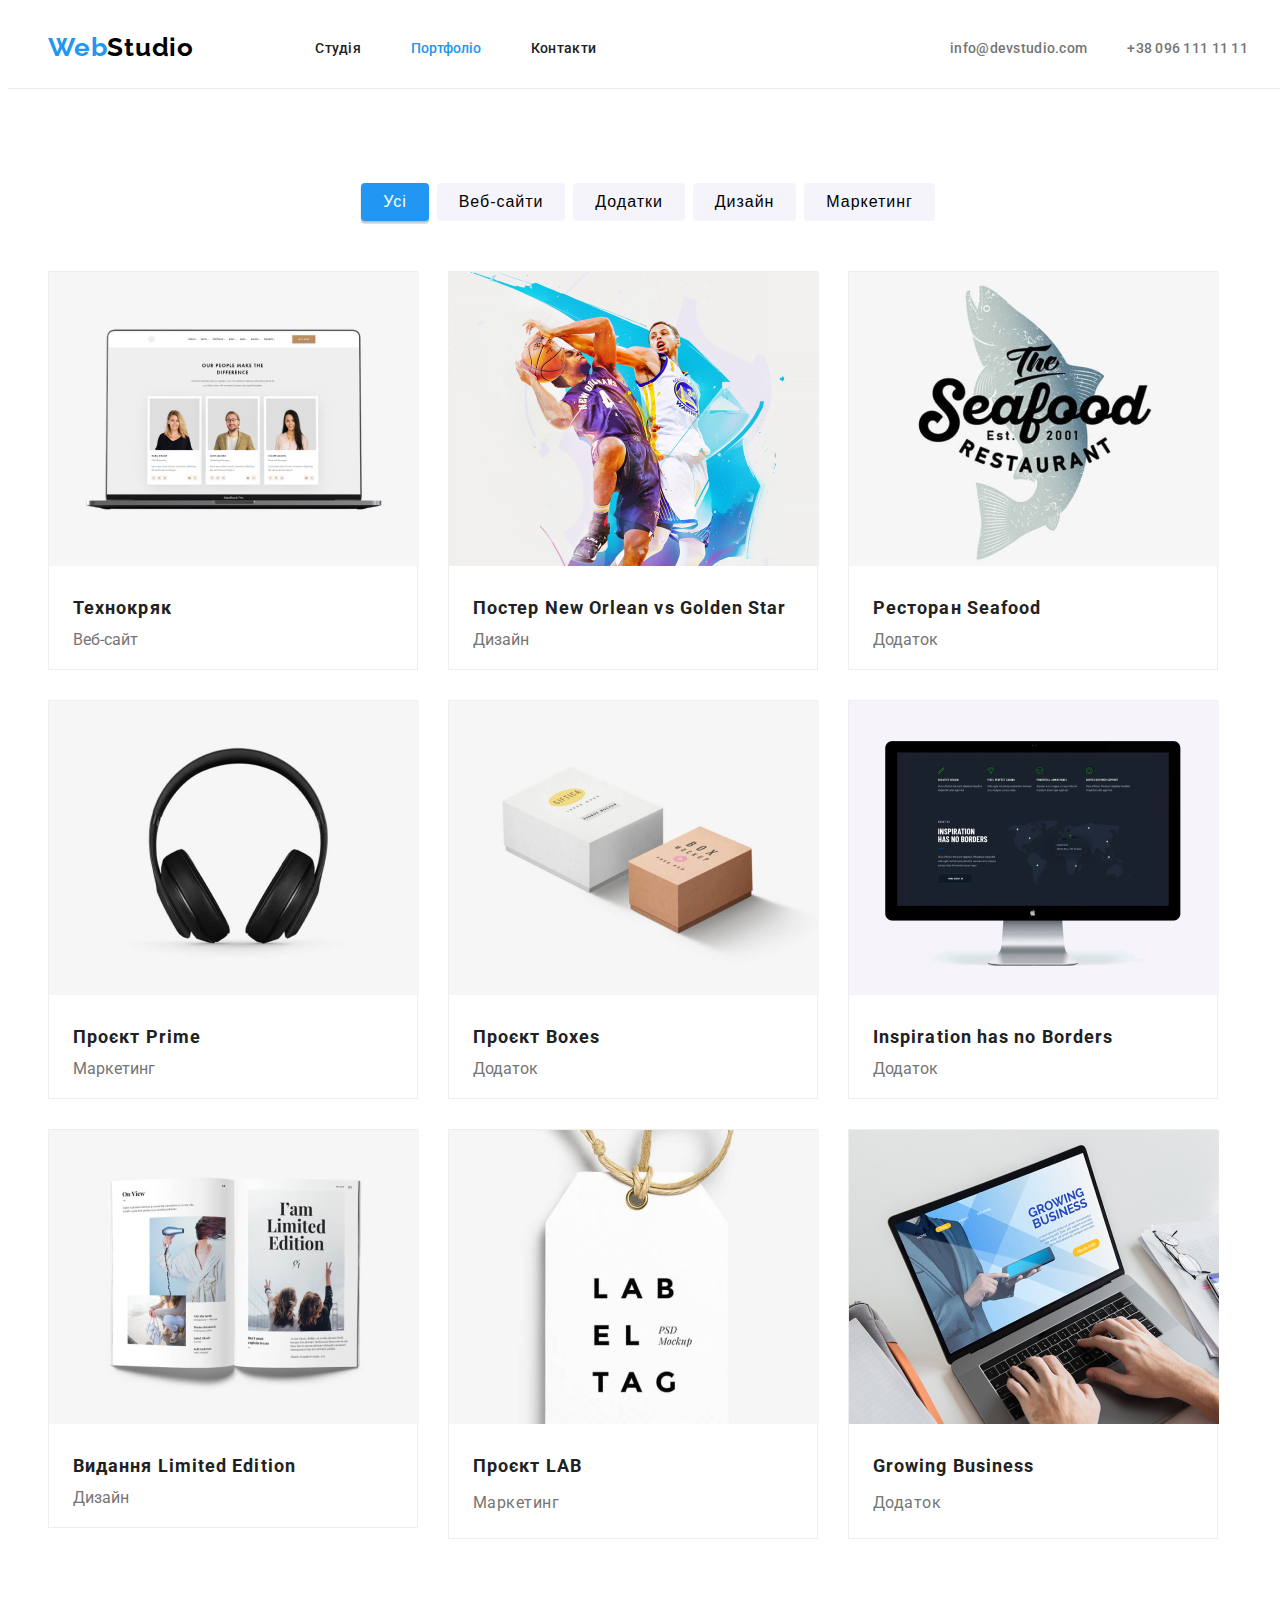
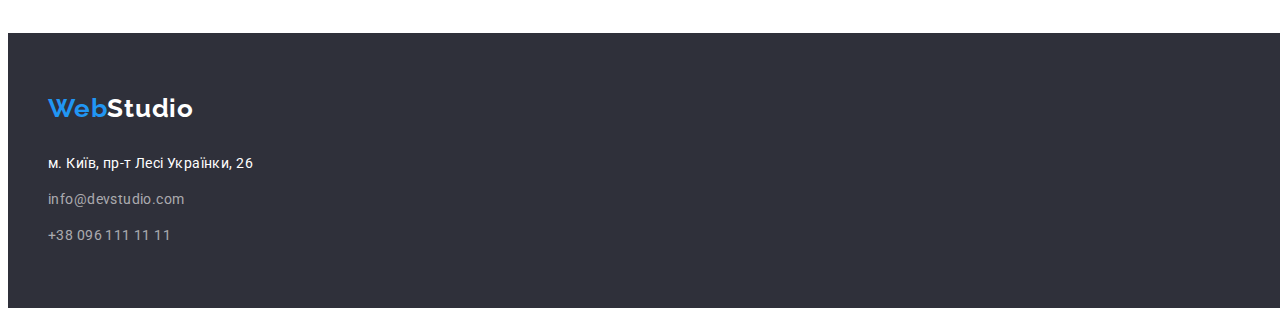
==== portfolio.html @ 66e8fbf0 "Initial commit" ====
<!DOCTYPE html>
<html lang="en">

<head>
    <meta charset="UTF-8">
    <meta http-equiv="X-UA-Compatible" content="IE=edge">
    <meta name="viewport" content="width=device-width, initial-scale=1.0">
    <title>Профіль</title>
    <!--Fonts-->
    <link rel="preconnect" href="https://fonts.googleapis.com">
    <link rel="preconnect" href="https://fonts.gstatic.com" crossorigin>
    <link
        href="https://fonts.googleapis.com/css2?family=Raleway:wght@700&family=Roboto:wght@400;500;700;900&display=swap"
        rel="stylesheet">
    <!--Styles-->
    <link rel="stylesheet" href="./css/styles.css">
</head>

<body>
    <header>
        <div class="container">
            <div class="header-container">
                <nav class="header-nav">
                    <a class="logo" href="/">Web<span class="logo-studio">Studio</span></a>
                    <ul class="header-menu">
                        <li><a class="header-link" href="index.html">Студія</a></li>
                        <li><a class="active-link" href="portfolio.html">Портфоліо</a></li>
                        <li><a class="header-link" href="#">Контакти</a></li>
                    </ul>
                </nav>
        
                <ul class="header-address">
                    <li><a class="header-email" href="#">info@devstudio.com</a></li>
                    <li><a class="header-num">+38 096 111 11 11</a></li>
                </ul>
            </div>
        </div>
    </header>
    <main>
            <section class="button-section">
                <div class="container">
                    <ul class="profile-buttons">
                        <li>
                            <button class="active-button" type="button">Усі</button>
                        </li>
                        <li>
                            <button class="button" type="button">Веб-сайти</button>
                        </li>
                        <li>
                            <button class="button" type="button">Додатки</button>
                        </li>
                        <li>
                            <button class="button" type="button">Дизайн</button>
                        </li>
                        <li>
                            <button class="button" type="button">Маркетинг</button>
                        </li>
                    </ul>
                </div> 
            </section>

            <section class="profile-section">
                <div class="container">
                    <ul class="profile-card">
                        <li>
                            <figure class="axions-card">
                                <img class="axions-img" src="./images/tehnokryak.jpg" alt="Відкритий ноутбук" width="370">
                                <figcaption>
                                    <h3 class="profile-subtitle">Технокряк</h3>
                                    <p>Веб-сайт</p>
                                </figcaption>
                            </figure>
                        </li>
                        <li>
                            <figure class="axions-card">
                                <img class="axions-img" src="./images/poster.jpg" alt="Баскетбольний постер" width="370">
                                <figcaption>
                                    <h3 class="profile-subtitle">Постер New Orlean vs Golden Star</h3>
                                    <p>Дизайн</p>
                                </figcaption>
                            </figure>
                        </li>
                        <li>
                            <figure class="axions-card">
                                <img class="axions-img" src="./images/seafood.jpg" alt="Постер ресторану" width="370">
                                <figcaption>
                                    <h3 class="profile-subtitle">Ресторан Seafood</h3>
                                    <p>Додаток</p>
                                </figcaption>
                            </figure>
                        </li>
                        <li>
                            <figure class="axions-card">
                                <img class="axions-img" src="./images/prime.jpg" alt="Навушники" width="370">
                                <figcaption>
                                    <h3 class="profile-subtitle">Проєкт Prime</h3>
                                    <p>Маркетинг</p>
                                </figcaption>
                            </figure>
                        </li>
                        <li class="card">
                            <figure class="axions-card">
                                <img class="axions-img" src="./images/boxes.jpg" alt="2 коробки" width="370">
                                <figcaption>
                                    <h3 class="profile-subtitle">Проєкт Boxes</h3>
                                    <p>Додаток</p>
                                </figcaption>
                            </figure>
                        </li>
                        <li>
                            <figure class="axions-card">
                                <img class="axions-img" src="./images/inspiration.jpg" alt="Сайт виведений на монітор" width="370">
                                <figcaption>
                                    <h3 class="profile-subtitle">Inspiration has no Borders</h3>
                                    <p>Додаток</p>
                                </figcaption>
                            </figure>
                        </li>
                        <li>
                            <figure class="axions-card">
                                <img class="axions-img" src="./images/limited_edition.jpg" alt="Відкрита книга" width="370">
                                <figcaption>
                                    <h3 class="profile-subtitle">Видання Limited Edition</h3>
                                    <p>Дизайн</p>
                                </figcaption>
                            </figure>
                        </li>
                        <li>
                            <figure class="axions-card">
                                <img class="axions-img" src="./images/lab.jpg" alt="Бірка" width="370">
                                <figcaption>
                                    <h3 class="profile-subtitle">Проєкт LAB</h3>
                                    <p class="profile-description">Маркетинг</p>
                                </figcaption>
                            </figure>
                        </li>
                        <li>
                            <figure class="axions-card">
                                <img class="axions-img" src="./images/growing_business.jpg" alt="Додаток" width="370">
                                <figcaption>
                                    <h3 class="profile-subtitle">Growing Business</h3>
                                    <p class="profile-description">Додаток</p>
                                </figcaption>
                            </figure>
                        </li>
                    </ul>
                </div>
                
            </section>

    </main>

    <footer>
        <div class="container">
            <div class="footer-logo">
                <a class="logo" href="/">Web<span class="logo-studio-footer">Studio</span></a>
            </div>
    
            <ul class="footer-address">
                <li>
                    <address>
                        <a class="address">м. Київ, пр-т Лесі Українки, 26</a>
                    </address>
                </li>
    
                <li class="footer-email-position"><a class="footer-email">info@devstudio.com</a></li>
                <li><a class="footer-num">+38 096 111 11 11</a></li>
            </ul>
        </div>
    </footer>
</body>

</html>
---- css/styles.css ----
:root {
    --color-axion: #2196F3;
    --color-primary: #212121;

    --color-secondary: #757575;
    --color-white: #fff;
    
}

* {
    box-sizing: border-box;
}

body{
    font-family: 'Roboto', sans-serif;
    font-style: normal;
    color: var(--color-primary);
    max-width: 1600px;
    width: 100%;
}
ul{
    margin: 0;
    padding: 0;
    list-style-type: none;
}
h1,
h2,
h3,
h4,
h5,
h6,
p{
    margin: 0;
}
a {
    text-decoration: none;
}
p {
    color: var(--color-secondary);
    margin:0 24px 20px;
}
.container{
    width: 1200px;
    margin: 0 auto;
}
.section{
    padding-top: 94px;
    padding-bottom: 94px;
}
.logo{
    font-family: 'Raleway', sans-serif;
    color: var(--color-axion);
    font-weight: 700;
    font-size: 26px;
    line-height: 1.192;
    letter-spacing: 0.03em;
}

.logo-studio {
    color:#000;
}

header{
    background-color: #FFFFFF;
    border-bottom: 1px solid #ECECEC;
    padding-top: 24px;
    padding-bottom: 25px;
}
.header-container{
    display: flex;
    justify-content: space-between;
    align-items: center;
    gap: 354px;
}
.header-nav{
    display: flex;
    justify-content: space-between;
    flex-grow: 1;
}
.header-menu{
    display: flex;
    justify-content: space-between; 
    align-items: center;  
    gap: 50px;
}
.header-address{
    display: flex;
    justify-content: space-between;
    align-items: center;
    gap: 40px;

}
.header-link {
    color: var(--color-primary);
    text-decoration: none;
    font-size: 14px;
    line-height: 1.143;
    font-weight: 500;
    letter-spacing: 0.02em;
}
.header-link:hover{
    color: var(--color-axion);
}
.haeder-link:focus{
    color: var(--color-axion);
}
.active-link {
    color: var(--color-axion);
    text-decoration: none;
    font-size: 14px;
    line-height: 1.143;
    font-weight: 500;
}

.header-email {
    color: var(--color-secondary);
    text-decoration: none;
    font-size: 14px;
    line-height: 1.143;
    font-weight: 500;
    letter-spacing: 0.02em;
}

.header-email:hover {
    color: var(--color-axion);
}

.header-email:focus {
    color: var(--color-axion);
}

.header-num {
    color: var(--color-secondary);
    text-decoration: none;
    font-size: 14px;
    line-height: 1.143;
    font-weight: 500;
    letter-spacing: 0.02em;
}

.header-num:hover {
    color: var(--color-axion);
}

.header-num:focus {
    color: var(--color-axion);
}

.hero-section {
    background-color: #2F303A;
    padding-top: 200px;
    padding-bottom: 200px;
}
.axions-section{
    padding-top: 0 ;
    padding-bottom: 94px;
}
.hero-title {
    color: var(--color-white);
    text-align: center;
    font-weight: 900;
    font-size: 44px;
    line-height: 1.364;
    letter-spacing: 0.06em;
    margin: 0 0 40px;

}

.big-button {
    font-style: inherit;
    color: var(--color-white);
    font-weight: 700;
    font-size: 16px;
    line-height: 1.875;
    letter-spacing: 0.06em;
    background-color: var(--color-axion);
    border: none;
    cursor: pointer;
    box-shadow: 0px 4px 4px rgba(0, 0, 0, 0.15);
    border-radius: 4px;
    padding: 10px 24px;
}
.hero-button{
    display: flex;
    justify-content: center;
}

.main-container{
    display: flex;
    gap: 30px;
    justify-content: center;
}
.heading-subtitle {
    text-transform: uppercase;
    font-weight: 700;
    font-size: 14px;
    line-height: 1.143;
    letter-spacing: 0.03em;
    margin: 0 0 10px;
}

.description {
    font-weight: 400;
    font-size: 14px;
    line-height: 1.714;
    letter-spacing: 0.03em;
    max-width: 270px;
}

.heading-title {
    font-weight: 700;
    font-size: 36px;
    line-height: 1.313;
    letter-spacing: 0.03em;
    text-align: center;
    margin-bottom: 50px;
}
.activities-container{
    display: flex;
    justify-content: center;
    align-content: center;
    gap: 30px;
}

.last-container{
    display: flex;
    justify-content: center;
    align-items: center;
    gap: 30px;
}
.team-subtitle {
    font-weight: 500;
    font-size: 16px;
    line-height: 1.188;
    letter-spacing: 0.03em;
    margin-bottom: 10px;
    text-align: center;

}
.team-card{
    max-width: 270px;
    padding: 0 0 30px;
    background: #FFFFFF;
    box-shadow: 0px 1px 3px rgba(0, 0, 0, 0.12), 0px 1px 1px rgba(0, 0, 0, 0.14), 0px 2px 1px rgba(0, 0, 0, 0.2);
    border-radius: 0px 0px 4px 4px;
    margin: 0;
}
.team-card-img{
    margin-bottom: 30px;
}

.profesion {
    font-weight: 400;
    font-size: 16px;
    line-height: 1.188;
    letter-spacing: 0.03em;
    margin-bottom: 0;
    text-align: center;
}

.last-section {
    background-color: #F5F4FA;
    padding-top: 94px;
    padding-bottom: 94px;
}

footer{
    background-color: #2F303A;
    padding: 60px 0;
}
address{
    margin-bottom: 12px;
}
.address {
    color: var(--color-white);
    font-style: normal;
    font-weight: 400;
    font-size: 14px;
    line-height: 1.714;
    letter-spacing: 0.03em;
}

.footer-email {
    color: rgba(255, 255, 255, 0.6);
    font-weight: 400;
    font-size: 14px;
    line-height: 1.714;
    letter-spacing: 0.03em;
    cursor: pointer;
}

.footer-email:hover {
    color: var(--color-axion);
}

.footer-email:focus {
    color: var(--color-axion);
}

.footer-num {
    color: rgba(255, 255, 255, 0.6);
    font-weight: 400;
    font-size: 14px;
    line-height: 1.714;
    letter-spacing: 0.03em;
}

.footer-num:hover {
    color: var(--color-axion);
}

.footer-num:focus {
    color: var(--color-axion);
}
.footer-email-position{
    margin-bottom: 12px;
}


/* Profile */

.profile-section {
    padding-top: 0;
    padding-bottom: 94px;
}
.button-section {
    padding-top: 94px;
    padding-bottom: 50px;
}

.button {
    font-style: inherit;
    font-weight: 500;
    font-size: 16px;
    line-height: 1.625;
    letter-spacing: 0.06em;
    background-color: #F5F4FA;
    border-radius: 4px;
    border: none;
    cursor: pointer;
    padding: 6px 22px;
}

.active-button {
    color: var(--color-white);
    font-style: inherit;
    font-weight: 500;
    font-size: 16px;
    line-height: 1.625;
    letter-spacing: 0.06em;
    background-color: var(--color-axion);
    box-shadow: 0px 3px 1px rgba(0, 0, 0, 0.1), 0px 1px 2px rgba(0, 0, 0, 0.08), 0px 2px 2px rgba(0, 0, 0, 0.12);
    border-radius: 4px;
    border: none;
    cursor: pointer;
    padding: 6px 22px;
}
.button:hover{
    color: var(--color-white);
    background-color: var(--color-axion);
}
.button:focus{
    color: var(--color-white);
    background-color: var(--color-axion);
}
.profile-buttons{
    display: flex;
    justify-content: center;
    align-items: center;
    gap: 8px;

}
.axions-img{
    width: 370px;
    margin-bottom: 20px;
}

.profile-subtitle {
    font-weight: 700;
    font-size: 18px;
    line-height: 2;
    letter-spacing: 0.06em;
    margin:0 24px 4px;
    max-width: 322px;

}

.profile-description {
    color: var(--color-secondary);
    font-weight: 400;
    font-size: 16px;
    line-height: 1.875;
    letter-spacing: 0.03em;
}
.profile-card{
    display: flex;
    gap: 30px;
    flex-wrap: wrap;
}
 
.axions-card {
    max-width: 370px;
    background: #FFFFFF;
    margin: 0;
    border: 1px solid #EEEEEE;
    flex-basis: calc((100% - 60px)/3);

}

.logo-studio-footer {
    color: #FFFFFF;
}
.footer-logo{
    margin-bottom: 28px;
}
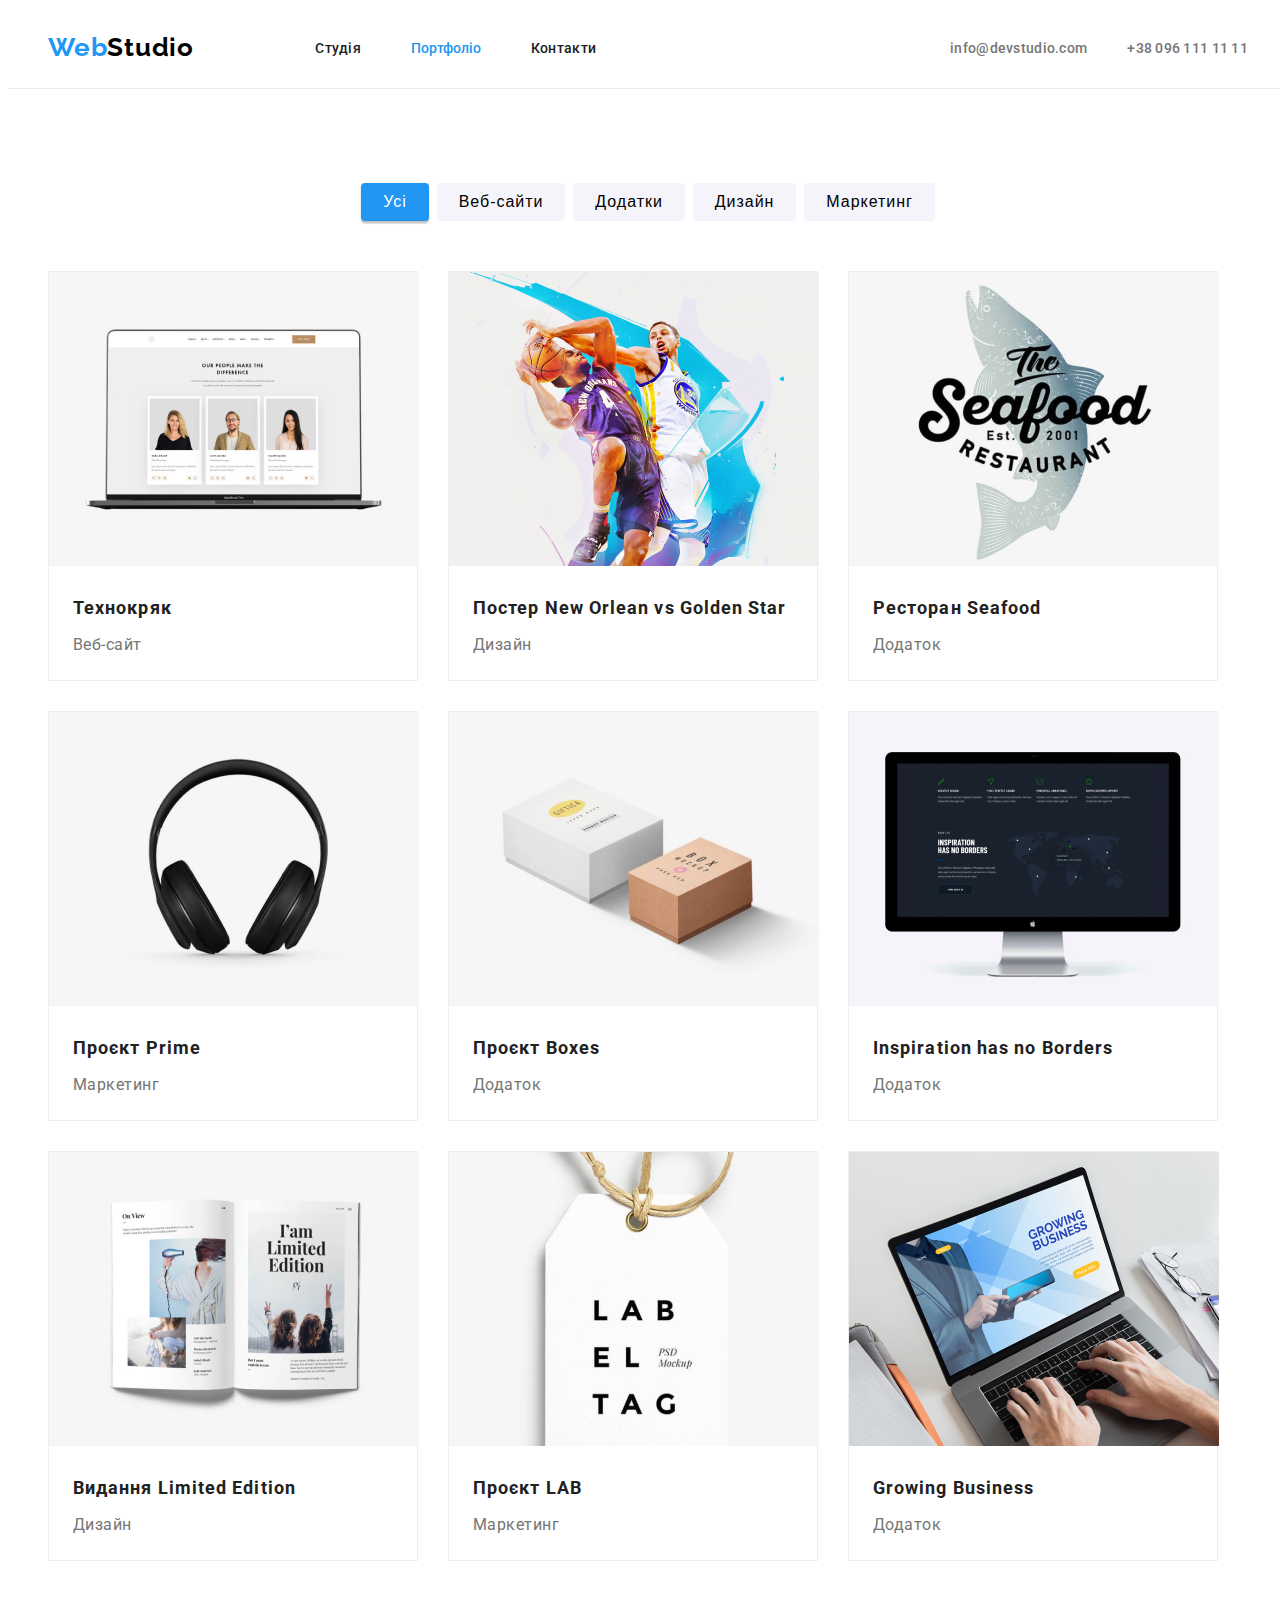
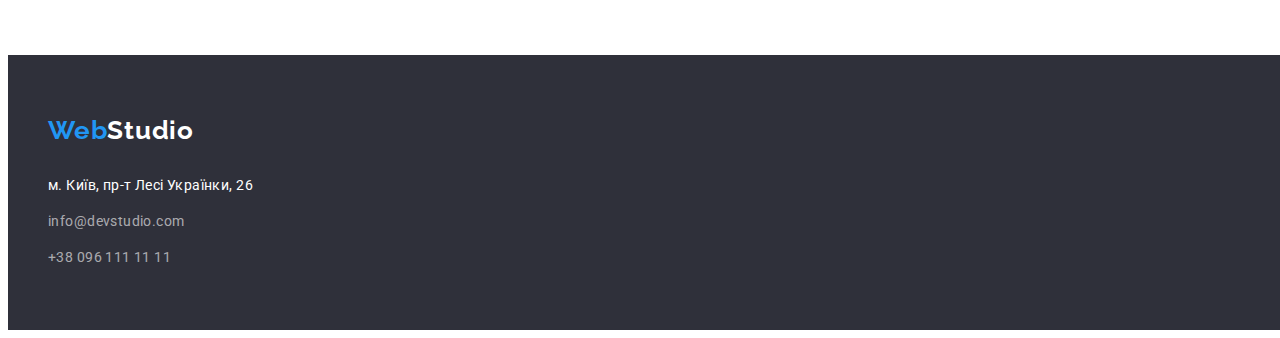
==== commit ac90aceb: "Final fix" ====
--- a/portfolio.html
+++ b/portfolio.html
@@ -67,7 +67,7 @@
                                 <img class="axions-img" src="./images/tehnokryak.jpg" alt="Відкритий ноутбук" width="370">
                                 <figcaption>
                                     <h3 class="profile-subtitle">Технокряк</h3>
-                                    <p>Веб-сайт</p>
+                                    <p class="profile-description">Веб-сайт</p>
                                 </figcaption>
                             </figure>
                         </li>
@@ -76,7 +76,7 @@
                                 <img class="axions-img" src="./images/poster.jpg" alt="Баскетбольний постер" width="370">
                                 <figcaption>
                                     <h3 class="profile-subtitle">Постер New Orlean vs Golden Star</h3>
-                                    <p>Дизайн</p>
+                                    <p class="profile-description">Дизайн</p>
                                 </figcaption>
                             </figure>
                         </li>
@@ -85,7 +85,7 @@
                                 <img class="axions-img" src="./images/seafood.jpg" alt="Постер ресторану" width="370">
                                 <figcaption>
                                     <h3 class="profile-subtitle">Ресторан Seafood</h3>
-                                    <p>Додаток</p>
+                                    <p class="profile-description">Додаток</p>
                                 </figcaption>
                             </figure>
                         </li>
@@ -94,7 +94,7 @@
                                 <img class="axions-img" src="./images/prime.jpg" alt="Навушники" width="370">
                                 <figcaption>
                                     <h3 class="profile-subtitle">Проєкт Prime</h3>
-                                    <p>Маркетинг</p>
+                                    <p class="profile-description">Маркетинг</p>
                                 </figcaption>
                             </figure>
                         </li>
@@ -103,7 +103,7 @@
                                 <img class="axions-img" src="./images/boxes.jpg" alt="2 коробки" width="370">
                                 <figcaption>
                                     <h3 class="profile-subtitle">Проєкт Boxes</h3>
-                                    <p>Додаток</p>
+                                    <p class="profile-description">Додаток</p>
                                 </figcaption>
                             </figure>
                         </li>
@@ -112,7 +112,7 @@
                                 <img class="axions-img" src="./images/inspiration.jpg" alt="Сайт виведений на монітор" width="370">
                                 <figcaption>
                                     <h3 class="profile-subtitle">Inspiration has no Borders</h3>
-                                    <p>Додаток</p>
+                                    <p class="profile-description">Додаток</p>
                                 </figcaption>
                             </figure>
                         </li>
@@ -121,7 +121,7 @@
                                 <img class="axions-img" src="./images/limited_edition.jpg" alt="Відкрита книга" width="370">
                                 <figcaption>
                                     <h3 class="profile-subtitle">Видання Limited Edition</h3>
-                                    <p>Дизайн</p>
+                                    <p class="profile-description">Дизайн</p>
                                 </figcaption>
                             </figure>
                         </li>
--- a/css/styles.css
+++ b/css/styles.css
@@ -205,6 +205,7 @@
     line-height: 1.714;
     letter-spacing: 0.03em;
     max-width: 270px;
+    margin: 0;
 }
 
 .heading-title {
@@ -317,8 +318,9 @@
 }
 
 
+
+
 /* Profile */
-
 .profile-section {
     padding-top: 0;
     padding-bottom: 94px;
@@ -404,7 +406,6 @@
     margin: 0;
     border: 1px solid #EEEEEE;
     flex-basis: calc((100% - 60px)/3);
-
 }
 
 .logo-studio-footer {
